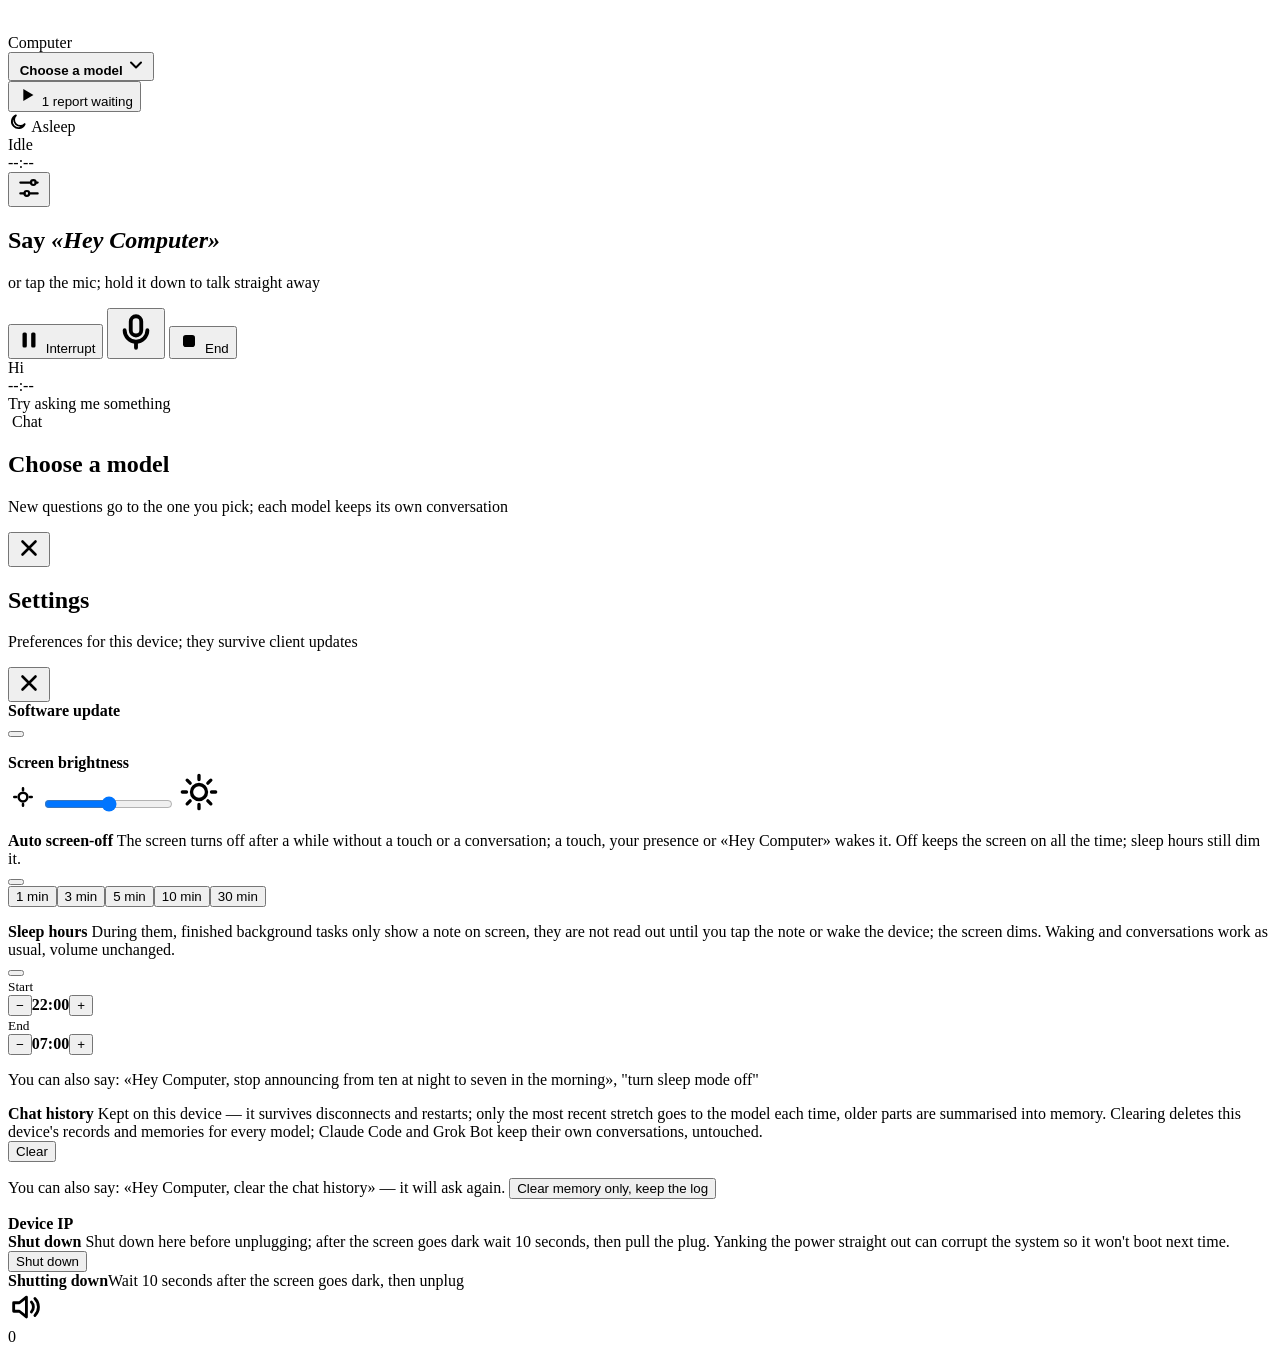
==== web/v2/index.html @ c6151d0d "web/v2: English UI with a language table index.html carries the English text; every string lives in " ====
<!doctype html>
<html lang="en">
<head>
<meta charset="utf-8">
<meta name="viewport" content="width=device-width, initial-scale=1">
<title>Computer</title>
<link rel="stylesheet" href="/static/v2/app.css">
</head>
<body data-state="idle" class="fresh">
<div class="app">
  <header class="top">
    <div class="brand">
      <div class="mark">
        <svg width="22" height="22" viewBox="0 0 24 24" fill="none" stroke="#fff" stroke-width="2.4" stroke-linecap="round">
          <path d="M4 10v4M8 7v10M12 4v16M16 7v10M20 10v4"/></svg>
      </div>
      <div class="name" data-i18n="brand">Computer</div>
    </div>
    <button class="model-pill" id="modelPill" aria-label="Switch model" data-i18n-aria="aria_models">
      <img class="tile" id="pillLogo" alt="">
      <span class="pill-text"><b id="pillLabel">Choose a model</b><small id="pillModel"></small></span>
      <svg class="chev" width="20" height="20" viewBox="0 0 24 24" fill="none" stroke="currentColor" stroke-width="2.4" stroke-linecap="round" stroke-linejoin="round"><path d="M6 9l6 6 6-6"/></svg>
    </button>
    <div class="right">
      <button class="report-pill" id="reportPill" aria-label="Listen to reports" data-i18n-aria="aria_listen">
        <svg width="22" height="22" viewBox="0 0 24 24" fill="currentColor"><path d="M8 5.5v13l11-6.5z"/></svg>
        <span id="reportText">1 report waiting</span>
      </button>
      <div class="sleep-chip" id="sleepChip">
        <svg width="20" height="20" viewBox="0 0 24 24" fill="none" stroke="currentColor" stroke-width="2.2" stroke-linecap="round" stroke-linejoin="round">
          <path d="M20 14.5A8 8 0 1 1 9.5 4a6.5 6.5 0 0 0 10.5 10.5z"/></svg>
        <span data-i18n="aria_sleeping">Asleep</span>
      </div>
      <div class="link" id="link"><i></i><span>Idle</span></div>
      <div class="clock" id="clock"><span id="time">--:--</span></div>
      <button class="gear" id="btnSettings" aria-label="Settings" data-i18n-aria="aria_settings"><i class="gear-dot" id="gearDot"></i>
        <svg width="26" height="26" viewBox="0 0 24 24" fill="none" stroke="currentColor" stroke-width="2" stroke-linecap="round" stroke-linejoin="round">
          <path d="M4 7h10M18 7h2M4 17h4M12 17h8"/><circle cx="16" cy="7" r="2.2"/><circle cx="10" cy="17" r="2.2"/></svg>
      </button>
    </div>
  </header>

  <main class="main">
    <section class="stage">
      <div class="orb" id="orb">
        <!-- static pre-rendered glows, one per state; only opacity changes (cross-fade) -->
        <div class="glows" aria-hidden="true">
          <i class="g-idle"></i><i class="g-connecting"></i><i class="g-listening"></i><i class="g-thinking"></i><i class="g-speaking"></i>
        </div>
        <div class="corona" id="corona"></div>
        <div class="core" id="core">
          <i class="c-idle"></i><i class="c-connecting"></i><i class="c-listening"></i><i class="c-thinking"></i><i class="c-speaking"></i>
          <!-- the orb's face: eyes, cheeks and mouth; expressions follow body[data-state] -->
          <div class="face" id="face" aria-hidden="true">
            <span class="eye eye-l"><u></u></span><span class="eye eye-r"><u></u></span>
            <span class="cheek cheek-l"></span><span class="cheek cheek-r"></span>
            <span class="mouth" id="mouth"></span>
          </div>
          <b class="gloss"></b>
        </div>
      </div>
      <h1 class="title" id="title">Say <em>«Hey Computer»</em></h1>
      <p class="hint" id="hint">or tap the mic; hold it down to talk straight away</p>
      <div class="controls">
        <button class="ctl" id="btnAbort" aria-label="Interrupt" data-i18n-aria="ctl_interrupt">
          <svg width="26" height="26" viewBox="0 0 24 24" fill="currentColor"><rect x="6" y="5" width="4" height="14" rx="1.4"/><rect x="14" y="5" width="4" height="14" rx="1.4"/></svg>
          <span data-i18n="ctl_interrupt">Interrupt</span></button>
        <button class="mic" id="btnMic" aria-label="Talk" data-i18n-aria="ctl_talk">
          <i class="mic-ring" id="micRing"></i>
          <svg width="42" height="42" viewBox="0 0 24 24" fill="none" stroke="currentColor" stroke-width="2.2" stroke-linecap="round">
            <rect x="9" y="3" width="6" height="11" rx="3"/><path d="M5.5 11a6.5 6.5 0 0 0 13 0M12 17.5V21"/></svg>
        </button>
        <button class="ctl" id="btnEnd" aria-label="End" data-i18n-aria="ctl_end">
          <svg width="24" height="24" viewBox="0 0 24 24" fill="currentColor"><rect x="6" y="6" width="12" height="12" rx="2.8"/></svg>
          <span data-i18n="ctl_end">End</span></button>
      </div>
    </section>

    <section class="side">
      <div class="welcome" id="welcome">
        <div class="greet" id="greet">Hi</div>
        <div class="big-time" id="bigTime">--:--</div>
        <div class="big-date" id="bigDate"></div>
        <div class="try" data-i18n="try_ask">Try asking me something</div>
        <div class="chips" id="chips"></div>
      </div>

      <div class="convo" id="convo">
        <div class="convo-head">
          <img class="tile sm" id="headLogo" alt="">
          <span class="head-title" id="headTitle" data-i18n="chat">Chat</span>
          <span class="head-meta" id="headMeta"></span>
        </div>
        <div class="messages" id="messages"></div>
      </div>
    </section>
  </main>
</div>

<div class="sheet" id="sheet">
  <div class="sheet-bar">
    <div><h2 data-i18n="sheet_models">Choose a model</h2><p data-i18n="sheet_models_p">New questions go to the one you pick; each model keeps its own conversation</p></div>
    <button class="close" id="sheetClose" aria-label="Close" data-i18n-aria="aria_close">
      <svg width="26" height="26" viewBox="0 0 24 24" fill="none" stroke="currentColor" stroke-width="2.4" stroke-linecap="round"><path d="M6 6l12 12M18 6L6 18"/></svg>
    </button>
  </div>
  <div class="grid" id="grid"></div>
</div>

<div class="sheet" id="settings">
  <div class="sheet-bar">
    <div><h2 data-i18n="settings">Settings</h2><p data-i18n="settings_p">Preferences for this device; they survive client updates</p></div>
    <button class="close" id="settingsClose" aria-label="Close" data-i18n-aria="aria_close">
      <svg width="26" height="26" viewBox="0 0 24 24" fill="none" stroke="currentColor" stroke-width="2.4" stroke-linecap="round"><path d="M6 6l12 12M18 6L6 18"/></svg>
    </button>
  </div>
  <div class="panel">
    <div class="upd" id="upd">
      <div class="opt">
        <div class="opt-text">
          <b id="updTitle" data-i18n="upd_title">Software update</b>
          <span id="updSub"></span>
        </div>
        <button class="upd-btn" id="updBtn"></button>
      </div>
      <ul class="upd-notes" id="updNotes"></ul>
      <div class="upd-bar" id="updBar"><i id="updFill"></i></div>
    </div>
    <div class="bright">
      <div class="bright-head">
        <b data-i18n="bright_label">Screen brightness</b>
        <span class="bright-num" id="brightNum"></span>
      </div>
      <div class="bright-row">
        <svg width="30" height="30" viewBox="0 0 24 24" fill="none" stroke="currentColor" stroke-width="2" stroke-linecap="round"><circle cx="12" cy="12" r="3.5"/><path d="M12 5v1.5M12 17.5V19M5 12h1.5M17.5 12H19"/></svg>
        <input type="range" id="brightRange" min="0" max="100" step="1" aria-label="Screen brightness" data-i18n-aria="bright_label">
        <svg width="40" height="40" viewBox="0 0 24 24" fill="none" stroke="currentColor" stroke-width="2" stroke-linecap="round"><circle cx="12" cy="12" r="4.5"/><path d="M12 2v2.5M12 19.5V22M2 12h2.5M19.5 12H22M4.9 4.9l1.8 1.8M17.3 17.3l1.8 1.8M4.9 19.1l1.8-1.8M17.3 6.7l1.8-1.8"/></svg>
      </div>
      <p class="opt-note" id="brightNote"></p>
    </div>
    <div class="opt">
      <div class="opt-text">
        <b data-i18n="off_label">Auto screen-off</b>
        <span data-i18n="off_desc">The screen turns off after a while without a touch or a conversation; a touch, your presence or «Hey Computer» wakes it. Off keeps the screen on all the time; sleep hours still dim it.</span>
      </div>
      <button class="switch" id="offSwitch" role="switch" aria-checked="true" aria-label="Auto screen-off" data-i18n-aria="off_label"><i></i></button>
    </div>
    <div class="minutes" id="offMinutes">
      <button data-m="1">1 min</button><button data-m="3">3 min</button><button data-m="5">5 min</button><button data-m="10">10 min</button><button data-m="30">30 min</button>
    </div>
    <p class="opt-note" id="offNote"></p>
    <div class="opt">
      <div class="opt-text">
        <b data-i18n="sleep_label">Sleep hours</b>
        <span data-i18n="sleep_desc">During them, finished background tasks only show a note on screen, they are not read out until you tap the note or wake the device; the screen dims. Waking and conversations work as usual, volume unchanged.</span>
      </div>
      <button class="switch" id="sleepSwitch" role="switch" aria-checked="false" aria-label="Sleep hours" data-i18n-aria="sleep_label"><i></i></button>
    </div>
    <div class="times" id="sleepTimes">
      <div class="time"><small data-i18n="t_start">Start</small>
        <div class="stepper"><button data-k="start" data-d="-30" aria-label="30 minutes earlier" data-i18n-aria="earlier30">−</button><b id="sleepStart">22:00</b><button data-k="start" data-d="30" aria-label="30 minutes later" data-i18n-aria="later30">+</button></div></div>
      <div class="time"><small data-i18n="t_end">End</small>
        <div class="stepper"><button data-k="end" data-d="-30" aria-label="30 minutes earlier" data-i18n-aria="earlier30">−</button><b id="sleepEnd">07:00</b><button data-k="end" data-d="30" aria-label="30 minutes later" data-i18n-aria="later30">+</button></div></div>
    </div>
    <p class="opt-note" id="sleepNote"></p>
    <p class="opt-note" data-i18n="sleep_say_hint">You can also say: «Hey Computer, stop announcing from ten at night to seven in the morning», "turn sleep mode off"</p>
    <div class="opt">
      <div class="opt-text">
        <b data-i18n="hist_label">Chat history</b>
        <span data-i18n="hist_desc">Kept on this device — it survives disconnects and restarts; only the most recent stretch goes to the model each time, older parts are summarised into memory. Clearing deletes this device's records and memories for every model; Claude Code and Grok Bot keep their own conversations, untouched.</span>
      </div>
      <button class="upd-btn clear-btn" id="clearBtn" data-i18n="clear">Clear</button>
    </div>
    <p class="opt-note"><span data-i18n="hist_say_hint">You can also say: «Hey Computer, clear the chat history» — it will ask again.</span> <button class="link-btn" id="clearMemBtn" data-i18n="clear_mem">Clear memory only, keep the log</button></p>
    <div class="opt">
      <div class="opt-text">
        <b data-i18n="ip_label">Device IP</b>
        <span id="ipSub"></span>
      </div>
      <b class="ip-num" id="ipNum"></b>
    </div>
    <div class="opt">
      <div class="opt-text">
        <b data-i18n="power_label">Shut down</b>
        <span data-i18n="power_desc">Shut down here before unplugging; after the screen goes dark wait 10 seconds, then pull the plug. Yanking the power straight out can corrupt the system so it won't boot next time.</span>
      </div>
      <button class="upd-btn clear-btn" id="powerBtn" data-i18n="power">Shut down</button>
    </div>
  </div>
</div>

<div class="power-off" id="powerOff"><b data-i18n="power_now">Shutting down</b><span data-i18n="power_wait">Wait 10 seconds after the screen goes dark, then unplug</span></div>
<div class="toast" id="toast"></div>
<div class="hud" id="hud">
  <svg width="34" height="34" viewBox="0 0 24 24" fill="none" stroke="currentColor" stroke-width="2" stroke-linecap="round" stroke-linejoin="round">
    <path d="M4 9v6h4l5 4V5L8 9H4z"/><path d="M16.5 8.5a5 5 0 0 1 0 7M19 6a8.5 8.5 0 0 1 0 12"/></svg>
  <div class="hud-bar"><i id="hudFill"></i></div>
  <div class="hud-num" id="hudNum">0</div>
</div>

<script src="/static/v2/app.js"></script>
</body>
</html>
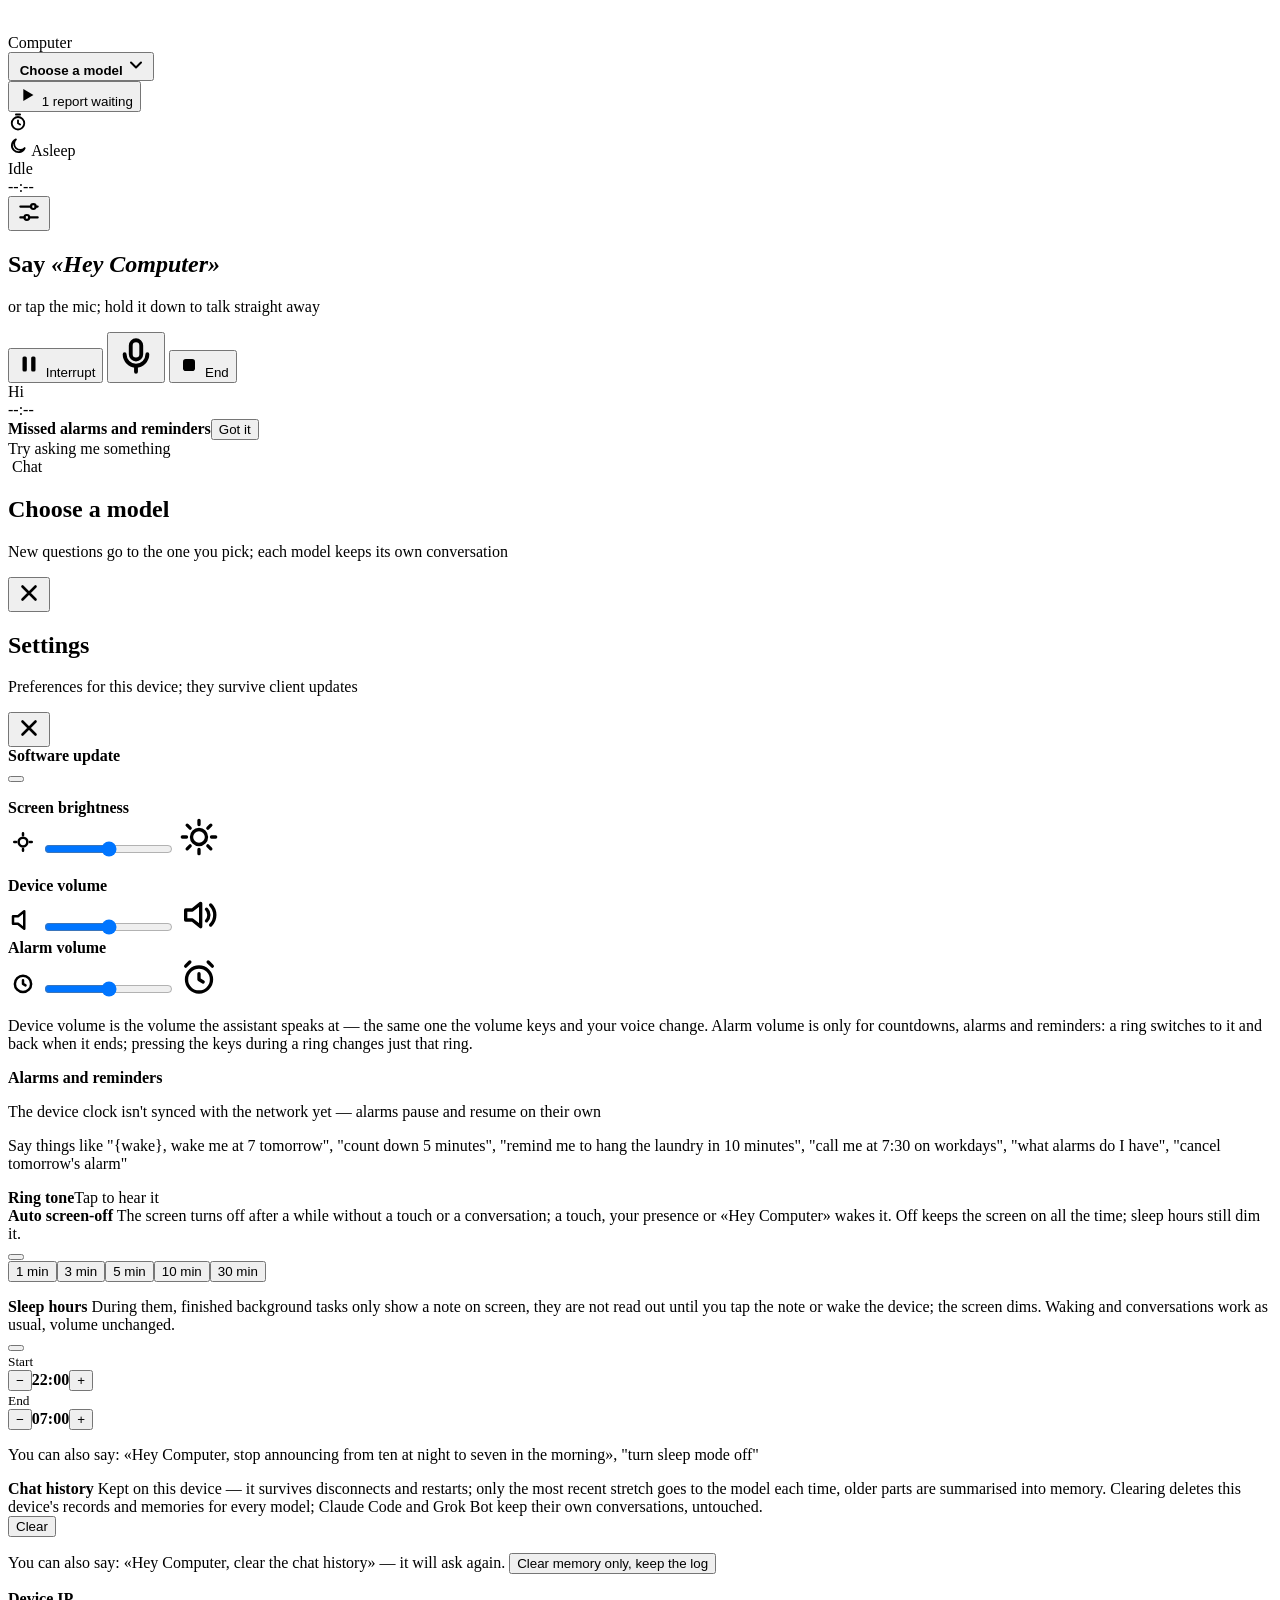
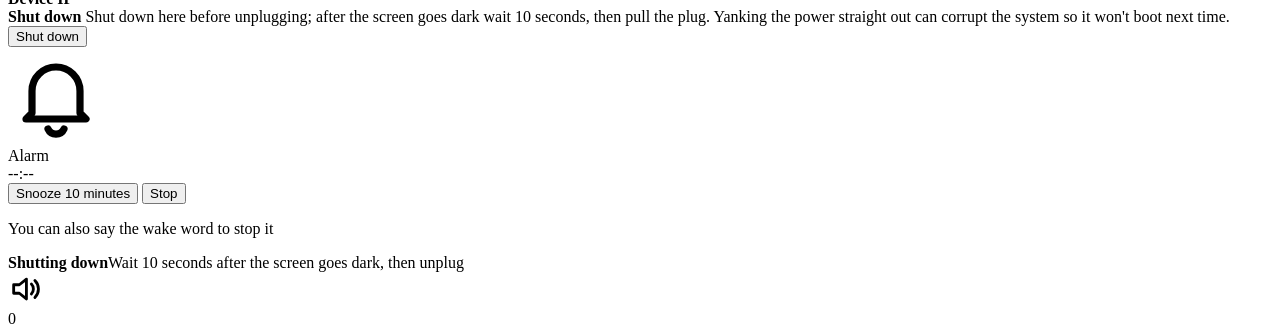
==== commit 5e216868: "Merge upstream/main: device alarms, ring tones, barge-in and REC fixes Conflict resolutions, all kee" ====
--- a/web/v2/index.html
+++ b/web/v2/index.html
@@ -26,6 +26,11 @@
         <svg width="22" height="22" viewBox="0 0 24 24" fill="currentColor"><path d="M8 5.5v13l11-6.5z"/></svg>
         <span id="reportText">1 report waiting</span>
       </button>
+      <div class="timer-chip" id="timerChip">
+        <svg width="20" height="20" viewBox="0 0 24 24" fill="none" stroke="currentColor" stroke-width="2.2" stroke-linecap="round" stroke-linejoin="round">
+          <circle cx="12" cy="13.5" r="7.5"/><path d="M12 10v3.5l2.5 1.5M9.5 3h5"/></svg>
+        <span id="timerText"></span>
+      </div>
       <div class="sleep-chip" id="sleepChip">
         <svg width="20" height="20" viewBox="0 0 24 24" fill="none" stroke="currentColor" stroke-width="2.2" stroke-linecap="round" stroke-linejoin="round">
           <path d="M20 14.5A8 8 0 1 1 9.5 4a6.5 6.5 0 0 0 10.5 10.5z"/></svg>
@@ -81,6 +86,11 @@
         <div class="greet" id="greet">Hi</div>
         <div class="big-time" id="bigTime">--:--</div>
         <div class="big-date" id="bigDate"></div>
+        <div class="next-alarms" id="nextAlarms"></div>
+        <div class="missed-home" id="missedBox">
+          <div class="mh-head"><b data-i18n="missed_head">Missed alarms and reminders</b><button class="mh-ok" id="missedClear" data-i18n="missed_ok">Got it</button></div>
+          <div class="mh-list" id="missedList"></div>
+        </div>
         <div class="try" data-i18n="try_ask">Try asking me something</div>
         <div class="chips" id="chips"></div>
       </div>
@@ -138,6 +148,29 @@
       </div>
       <p class="opt-note" id="brightNote"></p>
     </div>
+    <div class="bright vol">
+      <div class="bright-head"><b data-i18n="vol_label">Device volume</b><span class="bright-num" id="volNum"></span></div>
+      <div class="bright-row">
+        <svg width="30" height="30" viewBox="0 0 24 24" fill="none" stroke="currentColor" stroke-width="2" stroke-linecap="round" stroke-linejoin="round"><path d="M4 9v6h4l5 4V5L8 9H4z"/></svg>
+        <input type="range" class="range" id="volRange" min="0" max="100" step="1" aria-label="Device volume" data-i18n-aria="vol_label">
+        <svg width="40" height="40" viewBox="0 0 24 24" fill="none" stroke="currentColor" stroke-width="2" stroke-linecap="round" stroke-linejoin="round"><path d="M4 9v6h4l5 4V5L8 9H4z"/><path d="M16.5 8.5a5 5 0 0 1 0 7M19 6a8.5 8.5 0 0 1 0 12"/></svg>
+      </div>
+      <div class="bright-head"><b data-i18n="alarm_vol_label">Alarm volume</b><span class="bright-num" id="alarmVolNum"></span></div>
+      <div class="bright-row">
+        <svg width="30" height="30" viewBox="0 0 24 24" fill="none" stroke="currentColor" stroke-width="2" stroke-linecap="round" stroke-linejoin="round"><circle cx="12" cy="13.5" r="6.5"/><path d="M12 10.5v3l2 1.2"/></svg>
+        <input type="range" class="range" id="alarmVolRange" min="0" max="100" step="1" aria-label="Alarm volume" data-i18n-aria="alarm_vol_label">
+        <svg width="40" height="40" viewBox="0 0 24 24" fill="none" stroke="currentColor" stroke-width="2" stroke-linecap="round" stroke-linejoin="round"><circle cx="12" cy="13.5" r="7.5"/><path d="M12 10v3.5l2.5 1.5M4 5.5 6.5 3M20 5.5 17.5 3"/></svg>
+      </div>
+      <p class="opt-note" data-i18n="vol_note">Device volume is the volume the assistant speaks at — the same one the volume keys and your voice change. Alarm volume is only for countdowns, alarms and reminders: a ring switches to it and back when it ends; pressing the keys during a ring changes just that ring.</p>
+    </div>
+    <div class="alarms-card">
+      <div class="bright-head"><b data-i18n="alarms_head">Alarms and reminders</b><span class="bright-num" id="alarmCount"></span></div>
+      <p class="alarm-warn" id="alarmWarn" data-i18n="alarm_warn">The device clock isn't synced with the network yet — alarms pause and resume on their own</p>
+      <div class="alarm-list" id="alarmList"></div>
+      <p class="opt-note" data-i18n="alarm_say_hint">Say things like "{wake}, wake me at 7 tomorrow", "count down 5 minutes", "remind me to hang the laundry in 10 minutes", "call me at 7:30 on workdays", "what alarms do I have", "cancel tomorrow's alarm"</p>
+      <div class="bright-head"><b class="sub" data-i18n="tones_head">Ring tone</b><span class="bright-num" data-i18n="tone_tap">Tap to hear it</span></div>
+      <div class="minutes tones" id="tones"></div>
+    </div>
     <div class="opt">
       <div class="opt-text">
         <b data-i18n="off_label">Auto screen-off</b>
@@ -189,6 +222,19 @@
   </div>
 </div>
 
+<div class="ring" id="ring">
+  <svg class="ring-bell" width="96" height="96" viewBox="0 0 24 24" fill="none" stroke="currentColor" stroke-width="1.8" stroke-linecap="round" stroke-linejoin="round">
+    <path d="M6 16.5V11a6 6 0 0 1 12 0v5.5l1.5 1.5h-15z"/><path d="M10 20.5a2.2 2.2 0 0 0 4 0"/></svg>
+  <div class="ring-kind" id="ringKind" data-i18n="ic_alarm">Alarm</div>
+  <div class="ring-time" id="ringTime">--:--</div>
+  <div class="ring-label" id="ringLabel"></div>
+  <div class="ring-note" id="ringNote"></div>
+  <div class="ring-btns">
+    <button class="ring-snooze" id="ringSnooze" data-i18n="ring_snooze">Snooze 10 minutes</button>
+    <button class="ring-stop" id="ringStop" data-i18n="ring_stop">Stop</button>
+  </div>
+  <p class="ring-hint" id="ringHint" data-i18n="ring_hint">You can also say the wake word to stop it</p>
+</div>
 <div class="power-off" id="powerOff"><b data-i18n="power_now">Shutting down</b><span data-i18n="power_wait">Wait 10 seconds after the screen goes dark, then unplug</span></div>
 <div class="toast" id="toast"></div>
 <div class="hud" id="hud">
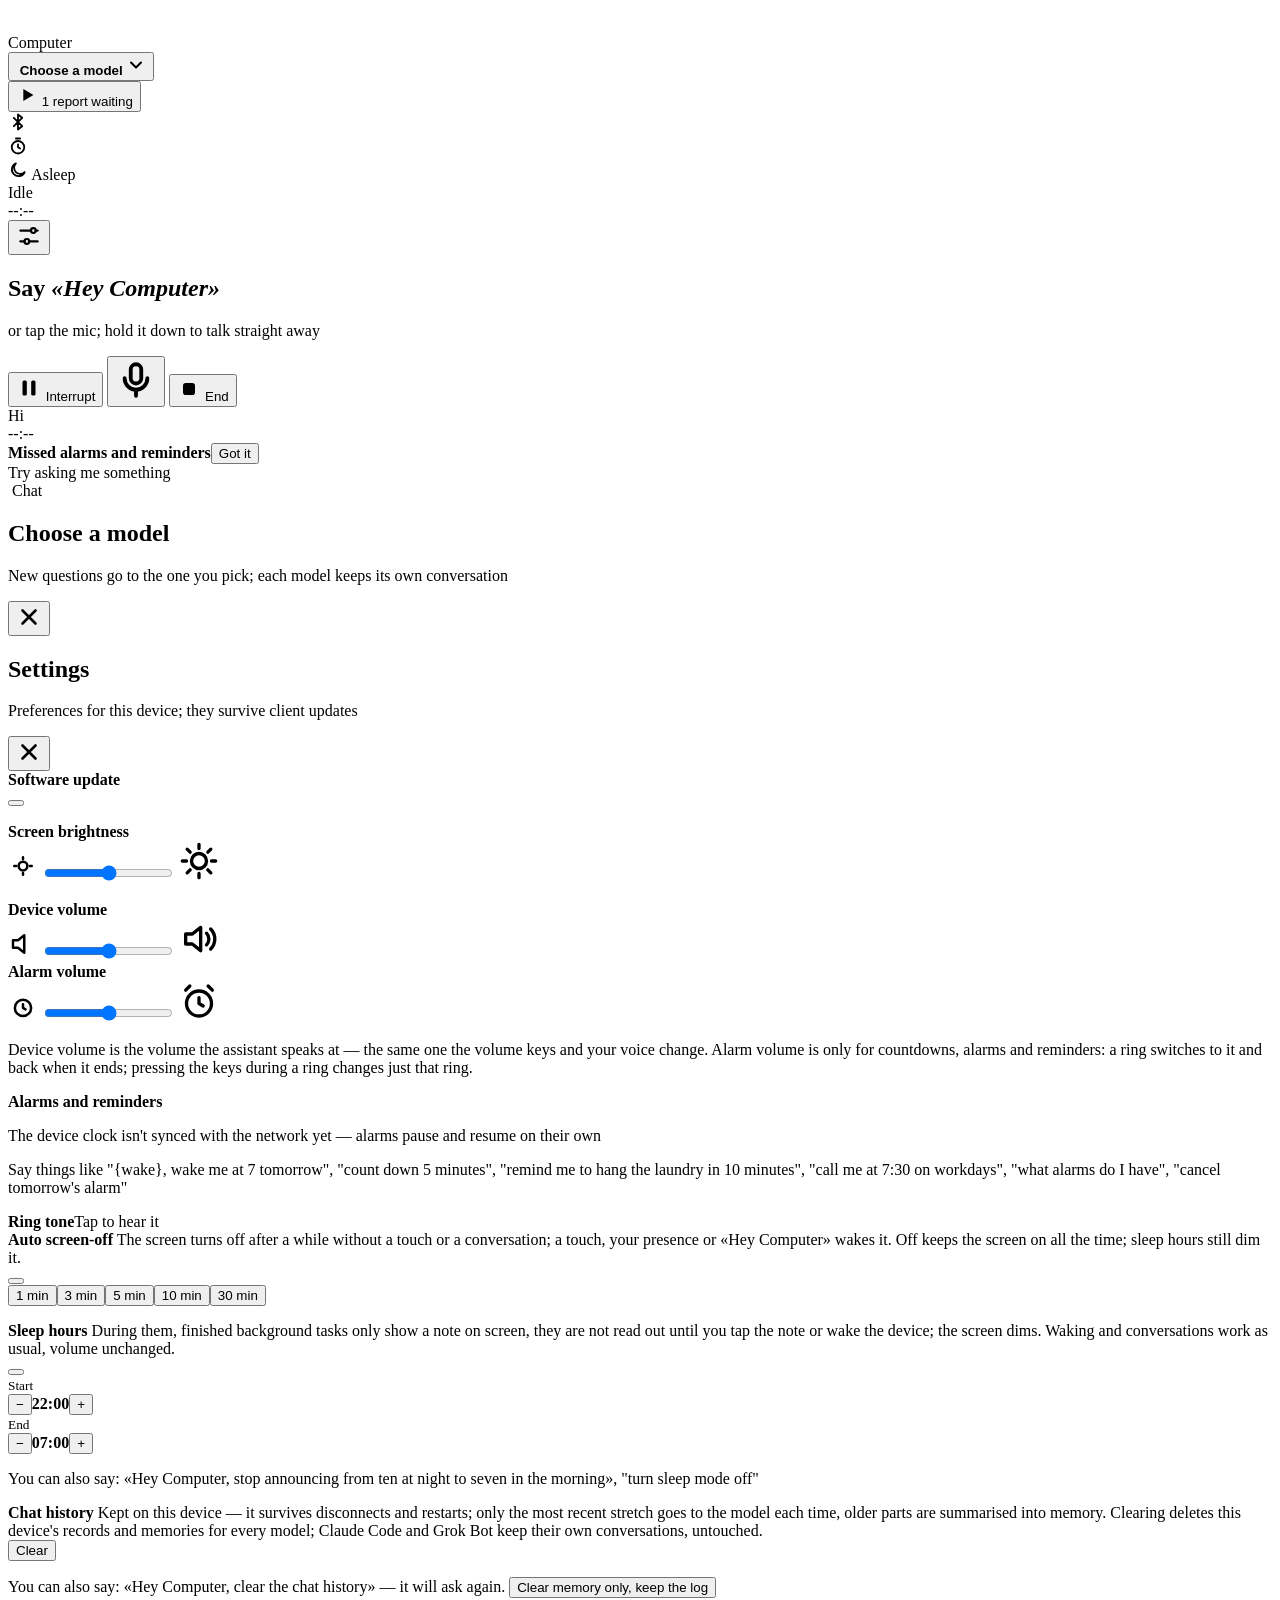
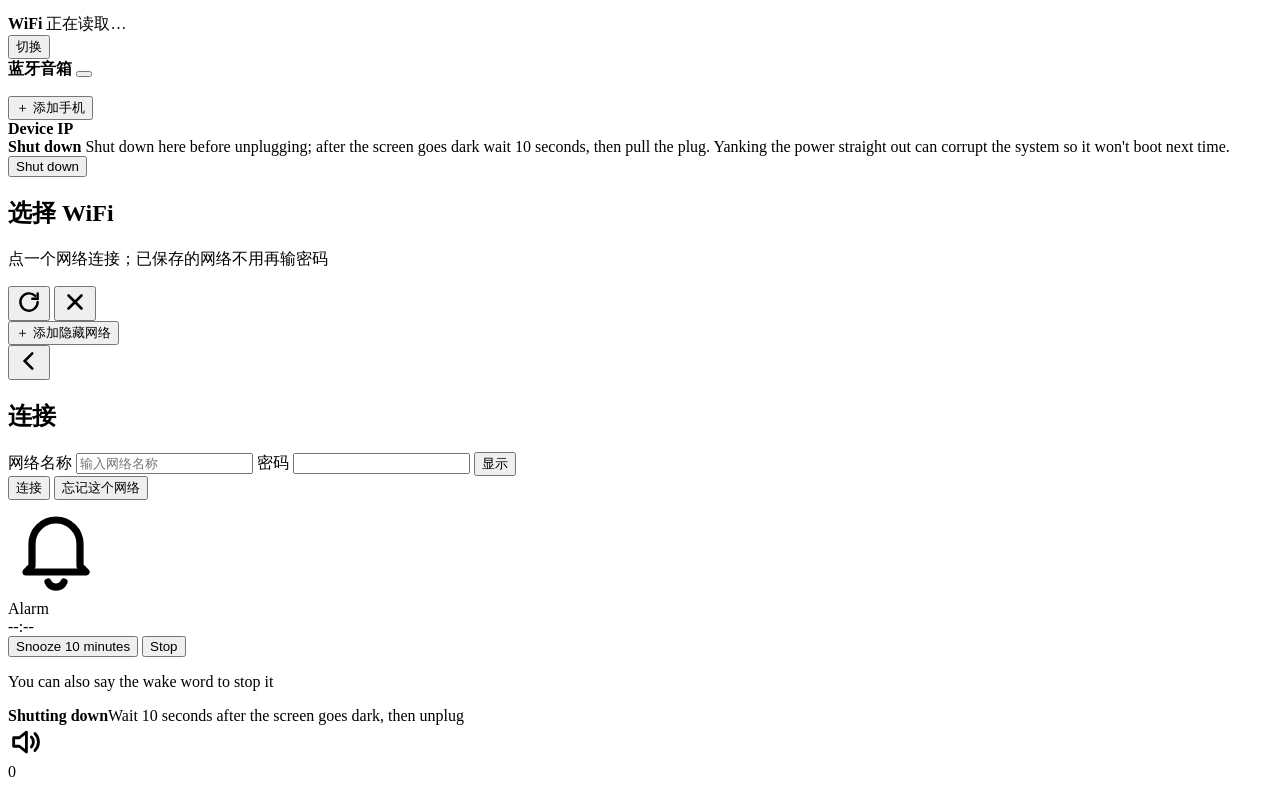
==== commit 757fc0e7: "Merge upstream/main: system layer updates, Wi-Fi, Bluetooth speaker Upstream 0.1.4-0.1.6: the update" ====
--- a/web/v2/index.html
+++ b/web/v2/index.html
@@ -26,6 +26,11 @@
         <svg width="22" height="22" viewBox="0 0 24 24" fill="currentColor"><path d="M8 5.5v13l11-6.5z"/></svg>
         <span id="reportText">1 report waiting</span>
       </button>
+      <div class="bt-chip" id="btChip">
+        <svg width="20" height="20" viewBox="0 0 24 24" fill="none" stroke="currentColor" stroke-width="2.2" stroke-linecap="round" stroke-linejoin="round">
+          <path d="M7 7l10 10-5 4V3l5 4L7 17"/></svg>
+        <span id="btChipText"></span>
+      </div>
       <div class="timer-chip" id="timerChip">
         <svg width="20" height="20" viewBox="0 0 24 24" fill="none" stroke="currentColor" stroke-width="2.2" stroke-linecap="round" stroke-linejoin="round">
           <circle cx="12" cy="13.5" r="7.5"/><path d="M12 10v3.5l2.5 1.5M9.5 3h5"/></svg>
@@ -207,6 +212,20 @@
     <p class="opt-note"><span data-i18n="hist_say_hint">You can also say: «Hey Computer, clear the chat history» — it will ask again.</span> <button class="link-btn" id="clearMemBtn" data-i18n="clear_mem">Clear memory only, keep the log</button></p>
     <div class="opt">
       <div class="opt-text">
+        <b>WiFi</b>
+        <span id="wifiSub">正在读取…</span>
+      </div>
+      <button class="upd-btn" id="wifiBtn">切换</button>
+    </div>
+    <div class="alarms-card bt-card" id="btCard">
+      <div class="bright-head"><b>蓝牙音箱</b><span class="bright-num" id="btName"></span>
+        <button class="switch" id="btSwitch" role="switch" aria-checked="false" aria-label="蓝牙音箱"><i></i></button></div>
+      <p class="opt-note" id="btNote"></p>
+      <div class="alarm-list" id="btList"></div>
+      <button class="bt-add" id="btAdd">＋ 添加手机</button>
+    </div>
+    <div class="opt">
+      <div class="opt-text">
         <b data-i18n="ip_label">Device IP</b>
         <span id="ipSub"></span>
       </div>
@@ -220,6 +239,42 @@
       <button class="upd-btn clear-btn" id="powerBtn" data-i18n="power">Shut down</button>
     </div>
   </div>
+</div>
+
+<!-- WiFi: list → password (or hidden network) → connecting. The kiosk shell scans and joins (thinksmart-kiosk.py). -->
+<div class="sheet wifi" id="wifi">
+  <section class="w-pane" id="wList">
+    <div class="sheet-bar">
+      <div><h2>选择 WiFi</h2><p id="wListSub">点一个网络连接；已保存的网络不用再输密码</p></div>
+      <div class="w-btns">
+        <button class="close" id="wScan" aria-label="刷新">
+          <svg width="26" height="26" viewBox="0 0 24 24" fill="none" stroke="currentColor" stroke-width="2.2" stroke-linecap="round"><path d="M20 12a8 8 0 1 1-2.3-5.6M20 4v5h-5"/></svg></button>
+        <button class="close" id="wClose" aria-label="关闭">
+          <svg width="26" height="26" viewBox="0 0 24 24" fill="none" stroke="currentColor" stroke-width="2.4" stroke-linecap="round"><path d="M6 6l12 12M18 6L6 18"/></svg></button>
+      </div>
+    </div>
+    <div class="w-nets" id="wNets"></div>
+    <button class="bt-add" id="wHidden">＋ 添加隐藏网络</button>
+  </section>
+  <section class="w-pane" id="wJoin">
+    <div class="sheet-bar">
+      <div class="w-title">
+        <button class="close" id="wBack" aria-label="返回">
+          <svg width="26" height="26" viewBox="0 0 24 24" fill="none" stroke="currentColor" stroke-width="2.4" stroke-linecap="round"><path d="M15 5l-7 7 7 7"/></svg></button>
+        <div><h2 id="wJoinTitle">连接</h2><p id="wJoinHint"></p></div>
+      </div>
+    </div>
+    <div class="w-form">
+      <label class="w-field" id="wFieldSsid"><span>网络名称</span>
+        <input id="wSsid" type="text" placeholder="输入网络名称" enterkeyhint="next" autocomplete="off" spellcheck="false"></label>
+      <label class="w-field" id="wFieldPw"><span>密码</span>
+        <input id="wPw" type="password" data-kb-enter="连接" autocomplete="off" spellcheck="false">
+        <button class="w-eye" id="wEye" type="button">显示</button></label>
+      <div class="w-msg" id="wMsg"></div>
+      <div class="w-actions"><button class="upd-btn" id="wJoinBtn">连接</button>
+        <button class="upd-btn clear-btn" id="wForget">忘记这个网络</button></div>
+    </div>
+  </section>
 </div>
 
 <div class="ring" id="ring">
